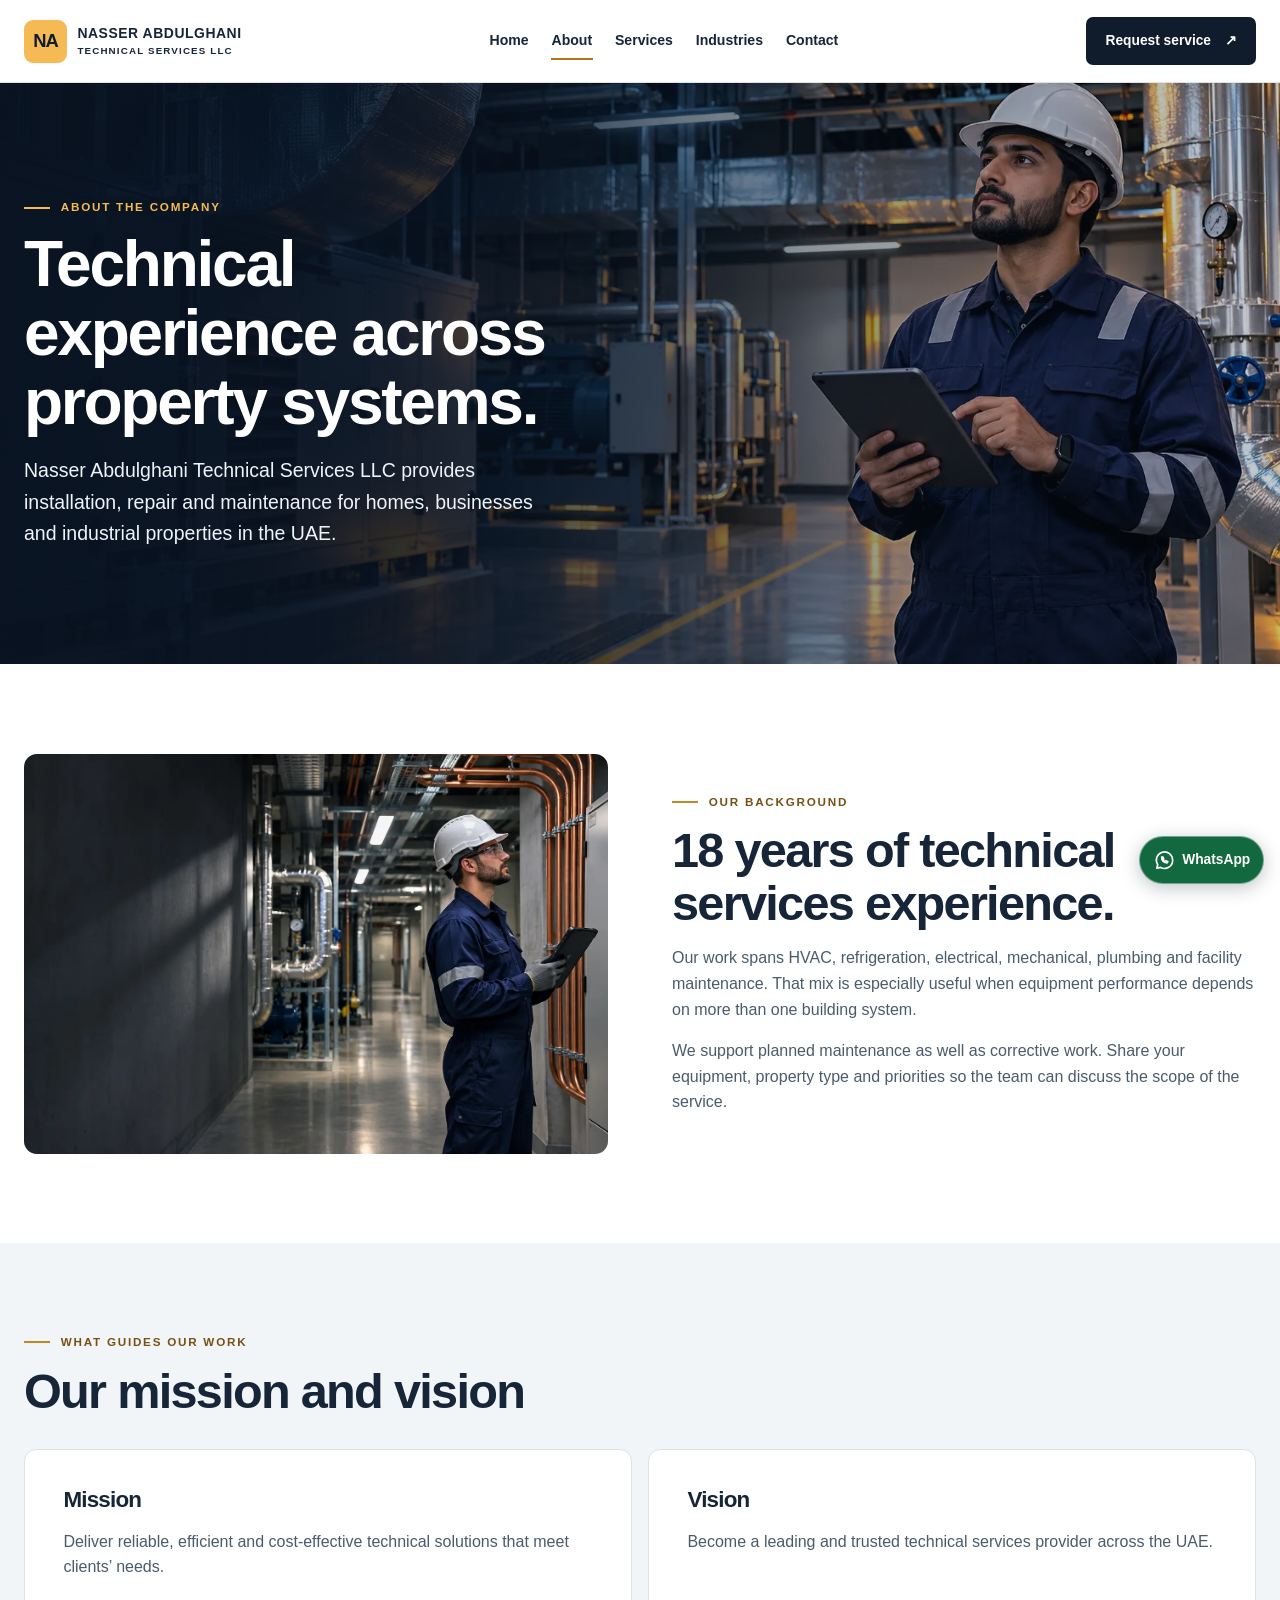
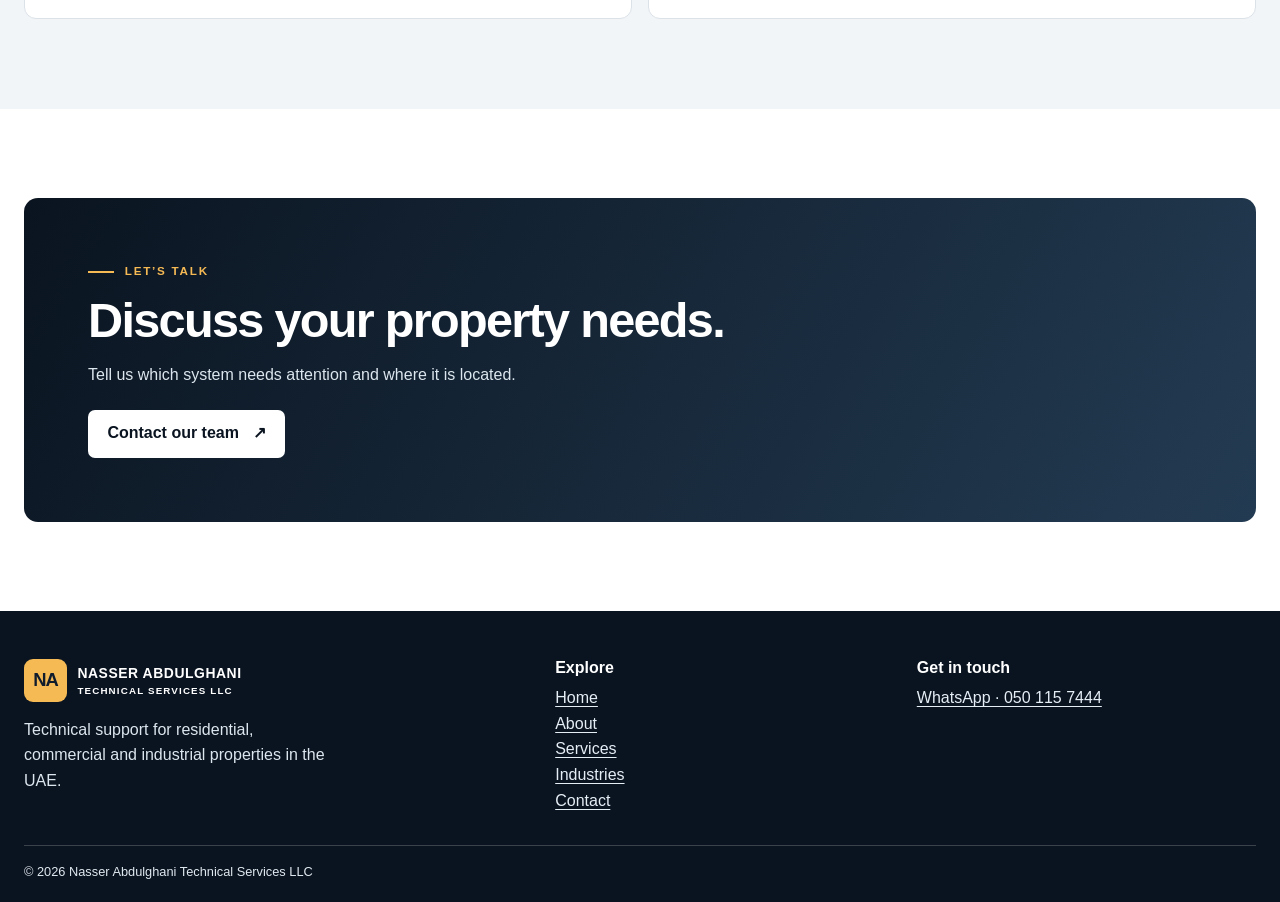
==== about.html @ 8ca1460c "Upload Nasser Abdulghani website" ====
<!doctype html>
<html lang="en"><head><meta charset="utf-8"><meta name="viewport" content="width=device-width, initial-scale=1"><meta name="description" content="Learn about our UAE technical services experience, mission and vision."><meta name="theme-color" content="#101c2c"><title>About | Nasser Abdulghani Technical Services LLC</title><link rel="icon" href="assets/mark.svg" type="image/svg+xml"><link rel="stylesheet" href="styles.css"><script src="script.js" defer></script></head>
<body><a class="skip" href="#main">Skip to content</a><header class="header"><div class="wrap head"><a class="brand" href="index.html"><span class="brandmark" aria-hidden="true">NA</span><span>NASSER ABDULGHANI<small>TECHNICAL SERVICES LLC</small></span></a><button class="menu" type="button" aria-controls="nav" aria-expanded="false">Menu <span aria-hidden="true">☰</span></button><nav id="nav" aria-label="Main navigation"><a href="index.html">Home</a><a href="about.html" aria-current="page">About</a><a href="services.html">Services</a><a href="industries.html">Industries</a><a href="contact.html">Contact</a></nav><a class="button header-cta" href="contact.html">Request service <span aria-hidden="true">↗</span></a></div></header>
<main id="main"><section class="subhero photo facility"><div class="wrap"><p class="eyebrow">ABOUT THE COMPANY</p><h1>Technical experience across property systems.</h1><p class="lede">Nasser Abdulghani Technical Services LLC provides installation, repair and maintenance for homes, businesses and industrial properties in the UAE.</p></div></section><section class="wrap section split"><img src="assets/mep.webp" alt="Illustrative technical systems inspection" loading="lazy" width="1672" height="941"><div><p class="eyebrow">OUR BACKGROUND</p><h2>18 years of technical services experience.</h2><p>Our work spans HVAC, refrigeration, electrical, mechanical, plumbing and facility maintenance. That mix is especially useful when equipment performance depends on more than one building system.</p><p>We support planned maintenance as well as corrective work. Share your equipment, property type and priorities so the team can discuss the scope of the service.</p></div></section><section class="band"><div class="wrap section"><div class="section-head"><div><p class="eyebrow">WHAT GUIDES OUR WORK</p><h2>Our mission and vision</h2></div></div><div class="tile-grid two"><article><h3>Mission</h3><p>Deliver reliable, efficient and cost-effective technical solutions that meet clients’ needs.</p></article><article><h3>Vision</h3><p>Become a leading and trusted technical services provider across the UAE.</p></article></div></div></section><section class="wrap section"><div class="cta"><p class="eyebrow">LET’S TALK</p><h2>Discuss your property needs.</h2><p>Tell us which system needs attention and where it is located.</p><a class="button light" href="contact.html">Contact our team <span aria-hidden="true">↗</span></a></div></section></main>
<footer><div class="wrap footer-grid"><div><a class="brand" href="index.html"><span class="brandmark" aria-hidden="true">NA</span><span>NASSER ABDULGHANI<small>TECHNICAL SERVICES LLC</small></span></a><p>Technical support for residential, commercial and industrial properties in the UAE.</p></div><div><h2>Explore</h2><div class="foot-links"><a href="index.html">Home</a><a href="about.html" aria-current="page">About</a><a href="services.html">Services</a><a href="industries.html">Industries</a><a href="contact.html">Contact</a></div></div><div><h2>Get in touch</h2><a href="https://wa.me/971501157444">WhatsApp · 050 115 7444</a><a class="phone-only" href="tel:+97145474777">Office · 04 547 4777</a></div></div><div class="wrap legal">© <span data-year></span> Nasser Abdulghani Technical Services LLC</div></footer>
<aside class="quick" aria-label="Quick contact"><a class="quick-call phone-only" href="tel:+971501157444" aria-label="Call 050 115 7444"><svg viewBox="0 0 24 24" width="23" height="23" fill="none" stroke="currentColor" stroke-width="1.7" stroke-linecap="round" stroke-linejoin="round" aria-hidden="true"><path d="M22 16.9v3a2 2 0 0 1-2.2 2A18 18 0 0 1 3 5.2 2 2 0 0 1 5 3h3a2 2 0 0 1 2 1.7l.5 3a2 2 0 0 1-.5 2.1l-1.3 1.3a14 14 0 0 0 4.3 4.3l1.3-1.3a2 2 0 0 1 2.1-.5l3 .5A2 2 0 0 1 22 16.9z"/></svg><span>Call</span></a><a class="quick-chat" href="https://wa.me/971501157444" aria-label="Chat on WhatsApp"><svg viewBox="0 0 24 24" width="23" height="23" fill="none" stroke="currentColor" stroke-width="1.7" stroke-linecap="round" stroke-linejoin="round" aria-hidden="true"><path d="M20.5 11.7a8.5 8.5 0 0 1-12.6 7.5L4 20l.9-3.8a8.5 8.5 0 1 1 15.6-4.5z"/><path d="M9 8.5c.1 3.3 2.3 5.5 5.5 6l1-1.3-2-1-1 1a6 6 0 0 1-2-2l.7-.9-.9-2z"/></svg><span>WhatsApp</span></a></aside>
</body></html>
---- styles.css ----
:root{color-scheme:light;--navy:#101c2c;--deep:#0a1420;--gold:#f6ba55;--ink:#172539;--muted:#4a5b6c;--line:#dbe2e8;--pale:#f1f5f8;--width:1250px;font-family:Arial,Helvetica,sans-serif}
*{box-sizing:border-box}body{margin:0;color:var(--ink);background:#fff;line-height:1.6}a{color:inherit}button,input,select,textarea{font:inherit}button{cursor:pointer}img{display:block;max-width:100%;object-fit:cover}h1,h2,h3,p,figure{margin:0}h1,h2,h3{line-height:1.08;letter-spacing:-.035em;text-wrap:balance}h1,.slide h2{font-size:clamp(2.7rem,6vw,6rem);max-width:12ch}h2{font-size:clamp(2rem,3.8vw,3.65rem)}h3{font-size:1.4rem}p{color:var(--muted)}h2+p,h3+p,p+p{margin-top:1rem}.wrap{width:min(calc(100% - 3rem),var(--width));margin-inline:auto}.section{padding-block:clamp(3.5rem,7vw,7rem)}.skip{position:fixed;z-index:20;top:1rem;left:1rem;transform:translateY(-200%);background:white;padding:.75rem}.skip:focus{transform:none}:focus-visible{outline:3px solid #087d8a;outline-offset:4px}.photo :focus-visible,footer :focus-visible,.carousel-bar :focus-visible{outline-color:var(--gold)}
.header{background:#fff;border-bottom:1px solid var(--line);position:relative;z-index:5}.head{min-height:82px;display:flex;justify-content:space-between;gap:1.5rem;align-items:center}.brand{display:inline-flex;align-items:center;gap:.65rem;text-decoration:none;font-size:.87rem;line-height:1.22;font-weight:800;letter-spacing:.04em}.brandmark{display:grid;place-items:center;background:var(--gold);color:var(--navy);width:43px;height:43px;border-radius:9px;font-size:1.15rem;letter-spacing:-.06em;flex:none}.brand small{display:block;font-size:.61rem;letter-spacing:.12em;margin-top:.18rem}.head nav{display:flex;gap:1.35rem;align-items:center}.head nav a{text-decoration:none;padding:.45rem .04rem;font-weight:700;font-size:.88rem;border-bottom:2px solid transparent}.head nav a:hover,.head nav a[aria-current]{border-color:#b37515}.menu{display:none}.button{display:inline-flex;justify-content:center;align-items:center;gap:.85rem;min-height:48px;padding:.72rem 1.15rem;border:1px solid transparent;border-radius:7px;background:var(--gold);color:var(--deep);font-weight:800;text-decoration:none;line-height:1.3}.button:hover{background:#ffcf7b}.header-cta{background:var(--navy);color:white;font-size:.86rem}.header-cta:hover{background:#2a3b50}.outline{background:transparent;border-color:#ffffff8a;color:white}.outline:hover{background:#ffffff24}.light{background:white}.light:hover{background:#fff0d8}
.eyebrow{display:flex;align-items:center;gap:.65rem;font-size:.73rem;font-weight:800;letter-spacing:.15em;color:#785015;margin-bottom:.8rem}.eyebrow:before{content:"";width:1.65rem;height:2px;background:#c28727;flex:none}.photo,.cta{color:white;background-color:var(--navy)}.photo{background-image:linear-gradient(90deg,#091321f5 0%,#091321d9 31%,#09132172 64%,#09132138),var(--photo);background-size:cover;background-position:center}.hvac{--photo:url("assets/hvac.webp")}.chiller{--photo:url("assets/chiller.webp")}.mep{--photo:url("assets/mep.webp")}.facility{--photo:url("assets/facility.webp")}.photo .eyebrow,.cta .eyebrow{color:var(--gold)}.photo .eyebrow:before,.cta .eyebrow:before{background:var(--gold)}.lede{max-width:49ch;font-size:clamp(1rem,2vw,1.22rem);color:#eef4fa;margin-top:1.15rem}.carousel{position:relative;background:var(--navy)}.slide:not([hidden]){display:grid;align-items:center;min-height:clamp(570px,48vw,740px);padding-block:5rem 7rem}.actions{display:flex;gap:.75rem;flex-wrap:wrap;margin-top:1.7rem}.carousel-bar{position:absolute;bottom:1.6rem;left:50%;transform:translateX(-50%);display:flex;align-items:center;gap:1rem;color:white}.slide-select{display:flex;gap:.2rem}.slide-select button{background:transparent;border:0;padding:12px 5px}.slide-select button:after{content:"";display:block;width:26px;height:4px;background:#d6e0e7a8;border-radius:10px}.slide-select button[aria-pressed=true]:after{background:var(--gold)}.pause{border:0;background:#101c2cc7;color:white;border-radius:5px;padding:.35rem .65rem;font-size:.8rem}.carousel:not(.enhanced) .carousel-bar{display:none}.subhero{padding-block:clamp(4rem,9vw,8rem)}.subhero h1{max-width:17ch;font-size:clamp(2.5rem,5vw,5rem)}
.facts{background:var(--navy);color:white}.facts-grid{display:grid;grid-template-columns:repeat(3,1fr)}.facts-grid div{padding:1.45rem 1.2rem;border-left:1px solid #ffffff25}.facts-grid div:first-child{padding-left:0;border-left:0}.facts-grid strong,.facts-grid span{display:block}.facts-grid strong{color:var(--gold);font-size:clamp(1.15rem,2vw,1.65rem)}.facts-grid span{font-size:.87rem;color:#e0e8ef}.section-head{display:flex;justify-content:space-between;align-items:end;gap:1rem 2rem;margin-bottom:2rem}.section-head>p{max-width:35ch}.service-grid,.review-grid,.tile-grid{display:grid;gap:1rem}.service-grid{grid-template-columns:repeat(4,minmax(0,1fr))}.service-card,.tile-grid article,figure,.form-card{border:1px solid var(--line);border-radius:12px;background:white}.service-card{display:flex;flex-direction:column;overflow:hidden}.service-card img{width:100%;height:auto;aspect-ratio:1.6}.card-content{display:flex;flex-direction:column;align-items:start;flex:1;padding:1.2rem}.card-content p:not(.eyebrow){margin-bottom:1rem}.text-link{font-weight:800;text-underline-offset:4px;margin-top:auto}.band{background:var(--pale)}.split,.faq,.contact-grid{display:grid;grid-template-columns:repeat(2,minmax(0,1fr));align-items:center;gap:clamp(1.6rem,5vw,5rem)}.split img{height:auto;width:100%;aspect-ratio:1.46;border-radius:13px}.split .button,.cta .button{margin-top:1.35rem}.review-grid,.industries{grid-template-columns:repeat(3,minmax(0,1fr))}figure{padding:1.35rem 1.5rem;display:flex;flex-direction:column}.quote{font:3.8rem/.9 Georgia,serif;color:#9a621a}blockquote{margin:.25rem 0 1rem;font-size:1.04rem}figcaption{color:#526271;font-size:.88rem;font-weight:700;margin-top:auto}.faq,.contact-grid{align-items:start}.faq{grid-template-columns: .85fr 1.15fr}details{border-bottom:1px solid #cad5df}details:first-child{border-top:1px solid #cad5df}summary{cursor:pointer;display:flex;justify-content:space-between;align-items:center;gap:1rem;padding:1rem 0;font-weight:800;list-style:none}summary::-webkit-details-marker{display:none}summary:after{content:"+";font-size:1.3rem;color:#785015}details[open] summary:after{content:"−"}details p{padding-bottom:1rem}.cta{padding:clamp(1.65rem,5vw,4rem);border-radius:14px;background:linear-gradient(120deg,var(--deep),#233b52)}.cta p:not(.eyebrow),footer p{color:#dce6ee}.two{grid-template-columns:repeat(2,minmax(0,1fr))}.tile-grid article,.form-card{padding:clamp(1.25rem,3vw,2.4rem)}.jump{display:flex;flex-wrap:wrap;gap:.6rem;margin-bottom:2.5rem}.jump a{background:var(--pale);padding:.6rem .85rem;border-radius:6px;font-weight:700;text-decoration:none}.jump a:hover{background:#fce6bf}.service-row{padding-block:2.1rem;border-top:1px solid var(--line);scroll-margin-top:1rem}.service-row:nth-child(odd) img{order:2}.checklist{list-style:none;margin:.8rem 0 0;padding:0}.checklist li{padding-left:1.4rem;position:relative;margin-bottom:.35rem}.checklist li:before{content:"✓";position:absolute;left:0;color:#785015;font-weight:800}.contact-method{border-bottom:1px solid var(--line);padding:1.2rem 0}.contact-method a{font-weight:700;display:inline-block;margin-top:.45rem}.form-card{background:var(--pale)}.form-card h2{font-size:clamp(1.7rem,3vw,2.65rem)}form{display:grid;gap:.45rem;margin-top:1rem}form label{font-weight:700}form :is(input,select,textarea){width:100%;min-height:46px;border:1px solid #a7b5c3;border-radius:6px;background:white;color:var(--ink);padding:.6rem .7rem;margin-bottom:.45rem}textarea{resize:vertical}form button{justify-self:start}
footer{background:var(--deep);color:white;padding:3rem 0 1.2rem}.footer-grid{display:grid;grid-template-columns:1.5fr 1fr 1fr;gap:1.4rem}.footer-grid h2{font-size:1rem;letter-spacing:0;margin-bottom:.55rem}.footer-grid p{margin-top:.9rem;max-width:34ch}.footer-grid a:not(.brand){display:block;width:fit-content;color:#e5edf5;text-underline-offset:3px}.legal{border-top:1px solid #ffffff32;color:#e0e8ef;font-size:.8rem;margin-top:2rem;padding-top:1rem}.quick{position:fixed;right:max(1rem,env(safe-area-inset-right));bottom:max(1rem,env(safe-area-inset-bottom));display:flex;gap:.55rem;z-index:8}.quick a{display:inline-flex;align-items:center;gap:.4rem;min-height:48px;padding:.55rem .8rem;border:1px solid #fff6;border-radius:999px;color:white;text-decoration:none;font-weight:800;font-size:.86rem;box-shadow:0 4px 18px #0b172640}.quick-chat{background:#12683f}.quick-chat:hover{background:#0e5333}.quick-call{background:#203951}.quick-call:hover{background:#101c2c}
@media(min-width:1025px) and (pointer:fine){.phone-only,.quick .phone-only,.footer-grid a.phone-only{display:none}}
@media(max-width:1024px){.service-grid:not(.industries){grid-template-columns:repeat(2,minmax(0,1fr))}.header-cta{display:none}}
@media(max-width:760px){.wrap{width:calc(100% - 2rem)}.head{min-height:68px;flex-wrap:wrap;gap:.5rem}.enhanced .menu{display:inline-flex;align-items:center;gap:.4rem;border:1px solid var(--line);border-radius:6px;background:white;padding:.48rem .6rem;color:var(--ink);font-weight:700}.head nav{width:100%;flex-wrap:wrap;gap:.5rem 1rem;padding:.1rem 0 .7rem}.enhanced .head nav{display:none}.enhanced .head nav.open{display:flex}.section-head{display:block}.section-head>p{margin-top:.9rem}.split,.faq,.contact-grid{grid-template-columns:1fr}.service-row:nth-child(odd) img{order:0}.review-grid,.industries{grid-template-columns:1fr}.photo{background-image:linear-gradient(90deg,#091321e8,#0913218f),var(--photo);background-position:63% center}.slide:not([hidden]){min-height:540px}.footer-grid{grid-template-columns:1fr 1fr}.footer-grid>div:first-child{grid-column:1/-1}footer{padding-bottom:5rem}}
@media(max-width:440px){.brand{font-size:.72rem}.brand small{font-size:.54rem}.brandmark{width:37px;height:37px}.facts-grid{grid-template-columns:1fr}.facts-grid div,.facts-grid div:first-child{padding:.7rem 0;border:0;border-bottom:1px solid #ffffff25}.facts-grid div:last-child{border:0}.service-grid:not(.industries),.two{grid-template-columns:1fr}.actions .button{min-height:44px}.slide:not([hidden]){min-height:510px}.quick{right:.65rem}}
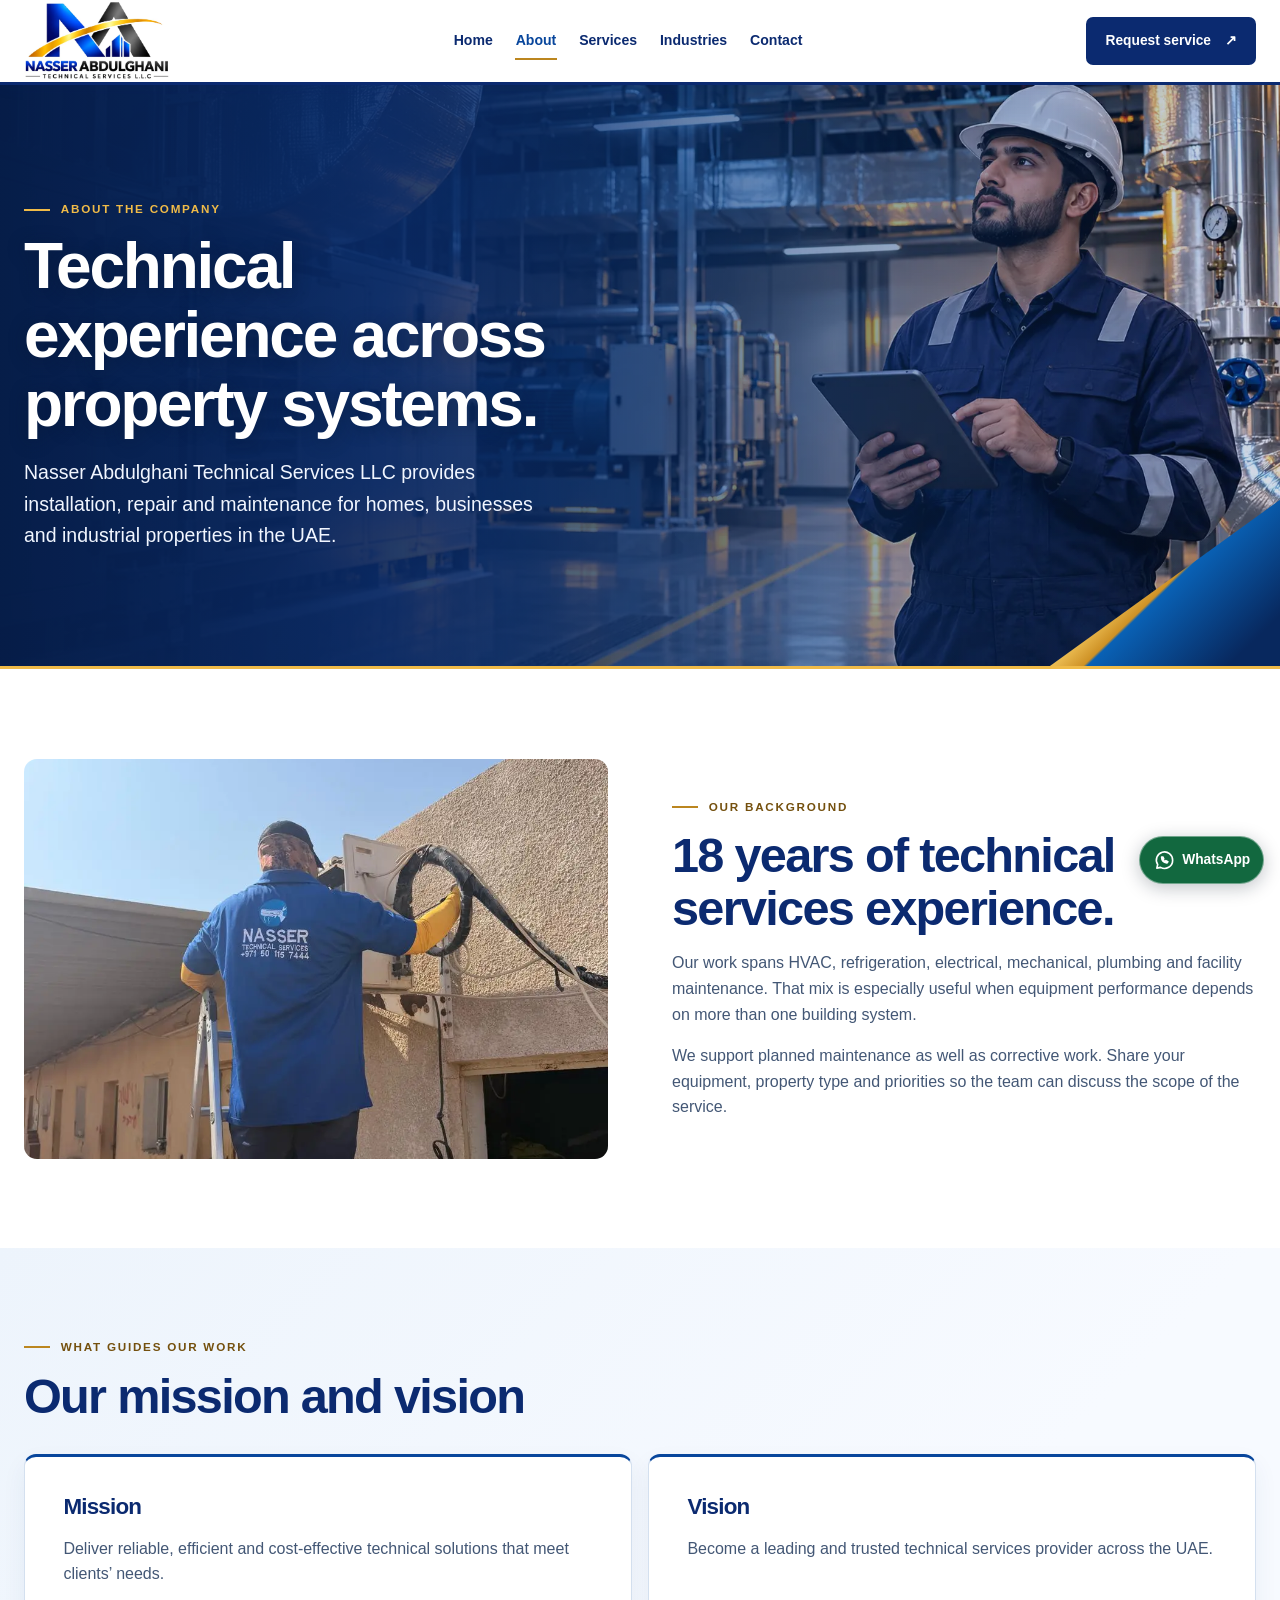
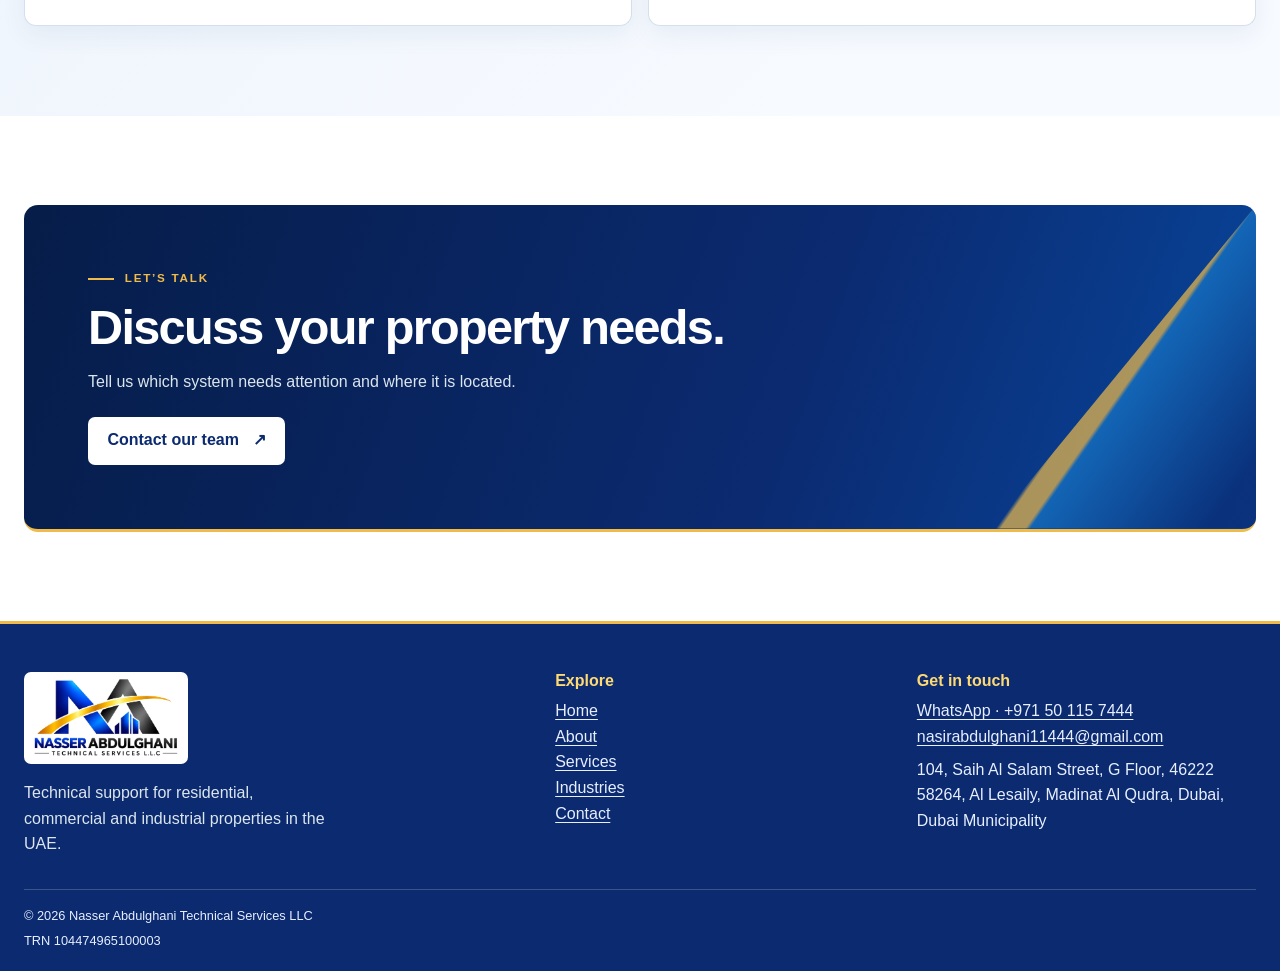
==== commit 1eb26e65: "new_design" ====
--- a/about.html
+++ b/about.html
@@ -1,7 +1,7 @@
 <!doctype html>
-<html lang="en"><head><meta charset="utf-8"><meta name="viewport" content="width=device-width, initial-scale=1"><meta name="description" content="Learn about our UAE technical services experience, mission and vision."><meta name="theme-color" content="#101c2c"><title>About | Nasser Abdulghani Technical Services LLC</title><link rel="icon" href="assets/mark.svg" type="image/svg+xml"><link rel="stylesheet" href="styles.css"><script src="script.js" defer></script></head>
-<body><a class="skip" href="#main">Skip to content</a><header class="header"><div class="wrap head"><a class="brand" href="index.html"><span class="brandmark" aria-hidden="true">NA</span><span>NASSER ABDULGHANI<small>TECHNICAL SERVICES LLC</small></span></a><button class="menu" type="button" aria-controls="nav" aria-expanded="false">Menu <span aria-hidden="true">☰</span></button><nav id="nav" aria-label="Main navigation"><a href="index.html">Home</a><a href="about.html" aria-current="page">About</a><a href="services.html">Services</a><a href="industries.html">Industries</a><a href="contact.html">Contact</a></nav><a class="button header-cta" href="contact.html">Request service <span aria-hidden="true">↗</span></a></div></header>
-<main id="main"><section class="subhero photo facility"><div class="wrap"><p class="eyebrow">ABOUT THE COMPANY</p><h1>Technical experience across property systems.</h1><p class="lede">Nasser Abdulghani Technical Services LLC provides installation, repair and maintenance for homes, businesses and industrial properties in the UAE.</p></div></section><section class="wrap section split"><img src="assets/mep.webp" alt="Illustrative technical systems inspection" loading="lazy" width="1672" height="941"><div><p class="eyebrow">OUR BACKGROUND</p><h2>18 years of technical services experience.</h2><p>Our work spans HVAC, refrigeration, electrical, mechanical, plumbing and facility maintenance. That mix is especially useful when equipment performance depends on more than one building system.</p><p>We support planned maintenance as well as corrective work. Share your equipment, property type and priorities so the team can discuss the scope of the service.</p></div></section><section class="band"><div class="wrap section"><div class="section-head"><div><p class="eyebrow">WHAT GUIDES OUR WORK</p><h2>Our mission and vision</h2></div></div><div class="tile-grid two"><article><h3>Mission</h3><p>Deliver reliable, efficient and cost-effective technical solutions that meet clients’ needs.</p></article><article><h3>Vision</h3><p>Become a leading and trusted technical services provider across the UAE.</p></article></div></div></section><section class="wrap section"><div class="cta"><p class="eyebrow">LET’S TALK</p><h2>Discuss your property needs.</h2><p>Tell us which system needs attention and where it is located.</p><a class="button light" href="contact.html">Contact our team <span aria-hidden="true">↗</span></a></div></section></main>
-<footer><div class="wrap footer-grid"><div><a class="brand" href="index.html"><span class="brandmark" aria-hidden="true">NA</span><span>NASSER ABDULGHANI<small>TECHNICAL SERVICES LLC</small></span></a><p>Technical support for residential, commercial and industrial properties in the UAE.</p></div><div><h2>Explore</h2><div class="foot-links"><a href="index.html">Home</a><a href="about.html" aria-current="page">About</a><a href="services.html">Services</a><a href="industries.html">Industries</a><a href="contact.html">Contact</a></div></div><div><h2>Get in touch</h2><a href="https://wa.me/971501157444">WhatsApp · 050 115 7444</a><a class="phone-only" href="tel:+97145474777">Office · 04 547 4777</a></div></div><div class="wrap legal">© <span data-year></span> Nasser Abdulghani Technical Services LLC</div></footer>
-<aside class="quick" aria-label="Quick contact"><a class="quick-call phone-only" href="tel:+971501157444" aria-label="Call 050 115 7444"><svg viewBox="0 0 24 24" width="23" height="23" fill="none" stroke="currentColor" stroke-width="1.7" stroke-linecap="round" stroke-linejoin="round" aria-hidden="true"><path d="M22 16.9v3a2 2 0 0 1-2.2 2A18 18 0 0 1 3 5.2 2 2 0 0 1 5 3h3a2 2 0 0 1 2 1.7l.5 3a2 2 0 0 1-.5 2.1l-1.3 1.3a14 14 0 0 0 4.3 4.3l1.3-1.3a2 2 0 0 1 2.1-.5l3 .5A2 2 0 0 1 22 16.9z"/></svg><span>Call</span></a><a class="quick-chat" href="https://wa.me/971501157444" aria-label="Chat on WhatsApp"><svg viewBox="0 0 24 24" width="23" height="23" fill="none" stroke="currentColor" stroke-width="1.7" stroke-linecap="round" stroke-linejoin="round" aria-hidden="true"><path d="M20.5 11.7a8.5 8.5 0 0 1-12.6 7.5L4 20l.9-3.8a8.5 8.5 0 1 1 15.6-4.5z"/><path d="M9 8.5c.1 3.3 2.3 5.5 5.5 6l1-1.3-2-1-1 1a6 6 0 0 1-2-2l.7-.9-.9-2z"/></svg><span>WhatsApp</span></a></aside>
+<html lang="en"><head><meta charset="utf-8"><meta name="viewport" content="width=device-width, initial-scale=1"><meta name="description" content="Learn about our UAE technical services experience, mission and vision."><meta name="theme-color" content="#0b2a70"><title>About | Nasser Abdulghani Technical Services LLC</title><link rel="icon" href="assets/favicon.png" type="image/png"><link rel="stylesheet" href="styles.css"><script src="script.js" defer></script></head>
+<body><a class="skip" href="#main">Skip to content</a><header class="header"><div class="wrap head"><a class="brand" href="index.html"><img class="company-logo" src="assets/company-logo.webp" alt="Nasser Abdulghani Technical Services LLC" width="880" height="485"></a><button class="menu" type="button" aria-controls="nav" aria-expanded="false">Menu <span aria-hidden="true">☰</span></button><nav id="nav" aria-label="Main navigation"><a href="index.html">Home</a><a href="about.html" aria-current="page">About</a><a href="services.html">Services</a><a href="industries.html">Industries</a><a href="contact.html">Contact</a></nav><a class="button header-cta" href="contact.html">Request service <span aria-hidden="true">↗</span></a></div></header>
+<main id="main"><section class="subhero photo facility"><div class="wrap"><p class="eyebrow">ABOUT THE COMPANY</p><h1>Technical experience across property systems.</h1><p class="lede">Nasser Abdulghani Technical Services LLC provides installation, repair and maintenance for homes, businesses and industrial properties in the UAE.</p></div></section><section class="wrap section split"><img class="work-photo outdoor-ac-service" src="assets/outdoor-ac-service.webp" alt="Technician servicing an outdoor air-conditioning unit" loading="lazy" width="960" height="1280"><div><p class="eyebrow">OUR BACKGROUND</p><h2>18 years of technical services experience.</h2><p>Our work spans HVAC, refrigeration, electrical, mechanical, plumbing and facility maintenance. That mix is especially useful when equipment performance depends on more than one building system.</p><p>We support planned maintenance as well as corrective work. Share your equipment, property type and priorities so the team can discuss the scope of the service.</p></div></section><section class="band"><div class="wrap section"><div class="section-head"><div><p class="eyebrow">WHAT GUIDES OUR WORK</p><h2>Our mission and vision</h2></div></div><div class="tile-grid two"><article><h3>Mission</h3><p>Deliver reliable, efficient and cost-effective technical solutions that meet clients’ needs.</p></article><article><h3>Vision</h3><p>Become a leading and trusted technical services provider across the UAE.</p></article></div></div></section><section class="wrap section"><div class="cta"><p class="eyebrow">LET’S TALK</p><h2>Discuss your property needs.</h2><p>Tell us which system needs attention and where it is located.</p><a class="button light" href="contact.html">Contact our team <span aria-hidden="true">↗</span></a></div></section></main>
+<footer><div class="wrap footer-grid"><div><a class="brand" href="index.html"><img class="company-logo" src="assets/company-logo.webp" alt="Nasser Abdulghani Technical Services LLC" width="880" height="485"></a><p>Technical support for residential, commercial and industrial properties in the UAE.</p></div><div><h2>Explore</h2><div class="foot-links"><a href="index.html">Home</a><a href="about.html" aria-current="page">About</a><a href="services.html">Services</a><a href="industries.html">Industries</a><a href="contact.html">Contact</a></div></div><div><h2>Get in touch</h2><a href="https://wa.me/971501157444">WhatsApp · +971 50 115 7444</a><a class="phone-only" href="tel:+97145474777">Office · +971 4 547 4777</a><a href="mailto:nasirabdulghani11444@gmail.com">nasirabdulghani11444@gmail.com</a><address>104, Saih Al Salam Street, G Floor, 46222 58264, Al Lesaily, Madinat Al Qudra, Dubai, Dubai Municipality</address></div></div><div class="wrap legal">© <span data-year></span> Nasser Abdulghani Technical Services LLC <span class="tax-id">TRN 104474965100003</span></div></footer>
+<aside class="quick" aria-label="Quick contact"><a class="quick-call phone-only" href="tel:+971501157444" aria-label="Call +971 50 115 7444"><svg viewBox="0 0 24 24" width="23" height="23" fill="none" stroke="currentColor" stroke-width="1.7" stroke-linecap="round" stroke-linejoin="round" aria-hidden="true"><path d="M22 16.9v3a2 2 0 0 1-2.2 2A18 18 0 0 1 3 5.2 2 2 0 0 1 5 3h3a2 2 0 0 1 2 1.7l.5 3a2 2 0 0 1-.5 2.1l-1.3 1.3a14 14 0 0 0 4.3 4.3l1.3-1.3a2 2 0 0 1 2.1-.5l3 .5A2 2 0 0 1 22 16.9z"/></svg><span>Call</span></a><a class="quick-chat" href="https://wa.me/971501157444" aria-label="Chat on WhatsApp"><svg viewBox="0 0 24 24" width="23" height="23" fill="none" stroke="currentColor" stroke-width="1.7" stroke-linecap="round" stroke-linejoin="round" aria-hidden="true"><path d="M20.5 11.7a8.5 8.5 0 0 1-12.6 7.5L4 20l.9-3.8a8.5 8.5 0 1 1 15.6-4.5z"/><path d="M9 8.5c.1 3.3 2.3 5.5 5.5 6l1-1.3-2-1-1 1a6 6 0 0 1-2-2l.7-.9-.9-2z"/></svg><span>WhatsApp</span></a></aside>
 </body></html>
--- a/styles.css
+++ b/styles.css
@@ -8,3 +8,140 @@
 @media(max-width:1024px){.service-grid:not(.industries){grid-template-columns:repeat(2,minmax(0,1fr))}.header-cta{display:none}}
 @media(max-width:760px){.wrap{width:calc(100% - 2rem)}.head{min-height:68px;flex-wrap:wrap;gap:.5rem}.enhanced .menu{display:inline-flex;align-items:center;gap:.4rem;border:1px solid var(--line);border-radius:6px;background:white;padding:.48rem .6rem;color:var(--ink);font-weight:700}.head nav{width:100%;flex-wrap:wrap;gap:.5rem 1rem;padding:.1rem 0 .7rem}.enhanced .head nav{display:none}.enhanced .head nav.open{display:flex}.section-head{display:block}.section-head>p{margin-top:.9rem}.split,.faq,.contact-grid{grid-template-columns:1fr}.service-row:nth-child(odd) img{order:0}.review-grid,.industries{grid-template-columns:1fr}.photo{background-image:linear-gradient(90deg,#091321e8,#0913218f),var(--photo);background-position:63% center}.slide:not([hidden]){min-height:540px}.footer-grid{grid-template-columns:1fr 1fr}.footer-grid>div:first-child{grid-column:1/-1}footer{padding-bottom:5rem}}
 @media(max-width:440px){.brand{font-size:.72rem}.brand small{font-size:.54rem}.brandmark{width:37px;height:37px}.facts-grid{grid-template-columns:1fr}.facts-grid div,.facts-grid div:first-child{padding:.7rem 0;border:0;border-bottom:1px solid #ffffff25}.facts-grid div:last-child{border:0}.service-grid:not(.industries),.two{grid-template-columns:1fr}.actions .button{min-height:44px}.slide:not([hidden]){min-height:510px}.quick{right:.65rem}}
+
+/* Company branding and on-site photography */
+.company-logo{width:146px;height:auto;object-fit:contain}
+.footer-grid .brand{background:white;padding:.35rem .55rem;border-radius:7px}
+.footer-grid address,.contact-method address{font-style:normal;margin-top:.45rem}
+.footer-grid address{color:#dce6ee;max-width:36ch}
+.footer-grid a[href^="mailto:"],.contact-method a[href^="mailto:"]{overflow-wrap:anywhere}
+.contact-method>p{margin-top:.45rem}
+.tax-id{display:block;margin-top:.3rem}
+.work-grid{display:grid;grid-template-columns:repeat(5,minmax(0,1fr));gap:1rem}
+.work-grid figure{padding:0;overflow:hidden}
+.work-grid img{width:100%;height:auto;aspect-ratio:3/4}
+.work-grid figcaption{padding:.75rem;margin-top:0}
+.split .work-photo{object-position:center 40%}
+.split .indoor-ac-cleaning{object-position:center 23%}
+.split .outdoor-ac-service{object-position:center 35%}
+@media(max-width:900px){.work-grid{grid-template-columns:repeat(3,minmax(0,1fr))}}
+@media(max-width:600px){.work-grid{grid-template-columns:repeat(2,minmax(0,1fr))}.company-logo{width:118px}.footer-grid>div:last-child{grid-column:1/-1}}
+
+/* Company profile palette and angled graphic accents */
+:root {
+  --navy: #0b2a70;
+  --deep: #061d49;
+  --royal: #08469c;
+  --gold: #f0bb48;
+  --gold-light: #ffda73;
+  --gold-ink: #74500e;
+  --ink: #102950;
+  --muted: #435775;
+  --line: #d4e0ef;
+  --pale: #edf4fc;
+  --focus: #0b63bc;
+}
+:focus-visible { outline-color: var(--focus); }
+.photo :focus-visible, footer :focus-visible, .carousel-bar :focus-visible,
+.cta :focus-visible, .quick a:focus-visible { outline-color: var(--gold-light); }
+.header {
+  border-bottom: 3px solid var(--navy);
+  box-shadow: 0 3px 14px #0b2a7012;
+}
+.head nav a { color: var(--navy); }
+.head nav a:hover, .head nav a[aria-current] { border-color: #bc861f; }
+.head nav a[aria-current] { color: var(--royal); }
+.button { background: var(--gold); color: var(--deep); }
+.button:hover { background: var(--gold-light); }
+.header-cta { background: var(--navy); color: white; }
+.header-cta:hover { background: var(--royal); }
+.outline {
+  background: #0b2a7059;
+  border-color: #dfeaffab;
+  color: white;
+}
+.outline:hover { background: #1255a2; }
+.light { background: white; color: var(--navy); }
+.light:hover { background: #fdf0ca; }
+.eyebrow { color: var(--gold-ink); }
+.eyebrow:before { background: #bb861f; }
+
+.photo {
+  position: relative;
+  isolation: isolate;
+  border-bottom: 3px solid var(--gold);
+  background-image:
+    linear-gradient(90deg, #061d49fa 0%, #0a2b68e8 30%, #0b367a82 62%, #0b2a7029 100%),
+    var(--photo);
+}
+.photo::after {
+  content: "";
+  position: absolute;
+  z-index: -1;
+  inset: auto 0 0 auto;
+  width: clamp(92px, 18vw, 285px);
+  height: clamp(65px, 13vw, 190px);
+  background: linear-gradient(136deg, #f7ce65 40%, #ce9125 51%, #0961b5 52%, #08285e 87%);
+  clip-path: polygon(100% 0, 100% 100%, 0 100%);
+  pointer-events: none;
+}
+.slide h1, .slide h2, .subhero h1 {
+  text-shadow: 0 2px 18px #06163370;
+}
+.photo .lede { color: #f1f6ff; }
+.carousel, .facts { background: var(--navy); }
+.pause { background: #071f4ee8; }
+.facts {
+  background: linear-gradient(105deg, #0a2664, #0b377e 72%, #0a2a6d);
+}
+.facts-grid span { color: #e5efff; }
+.section-head h2, .split h2, .faq h2, .contact-grid h2 { color: var(--navy); }
+.band { background: linear-gradient(135deg, #edf4fc, #f7faff 72%); }
+.service-card, .tile-grid article, figure, .form-card {
+  box-shadow: 0 10px 24px #143a7310;
+}
+.service-card h3, .tile-grid h3, .contact-method h3 { color: var(--navy); }
+.service-card .card-content { border-top: 3px solid var(--gold); }
+.text-link, .contact-method a, .jump a { color: var(--royal); }
+.text-link:hover, .contact-method a:hover { color: var(--navy); }
+.tile-grid article { border-top: 3px solid var(--royal); }
+.work-grid figcaption { color: var(--navy); border-top: 2px solid var(--gold); }
+.quote { color: #a46b12; }
+.review-grid figure { border-top: 3px solid var(--royal); }
+details, details:first-child { border-color: #c1d3ec; }
+summary { color: var(--navy); }
+summary:after { color: var(--royal); }
+details[open] summary { color: var(--royal); }
+.jump a:hover { background: #fcecc2; }
+.checklist li:before { color: var(--royal); }
+.form-card { border-top: 3px solid var(--royal); }
+form :is(input,select,textarea) { border-color: #9db3d2; }
+.cta {
+  position: relative;
+  isolation: isolate;
+  overflow: hidden;
+  background: linear-gradient(110deg, var(--deep), var(--navy) 62%, var(--royal));
+  border-bottom: 3px solid var(--gold);
+}
+.cta::after {
+  content: "";
+  position: absolute;
+  z-index: -1;
+  inset: 0 0 0 auto;
+  width: min(25%, 265px);
+  background: linear-gradient(125deg, transparent 47%, #f0bb48 48% 53%, #1776c7 54%, #0b2a70 90%);
+  clip-path: polygon(100% 0, 100% 100%, 0 100%);
+  opacity: .7;
+}
+footer { background: var(--navy); border-top: 3px solid var(--gold); }
+.footer-grid h2 { color: var(--gold-light); }
+.footer-grid a:not(.brand), .footer-grid address, .legal { color: #e7efff; }
+.quick-call { background: var(--navy); }
+.quick-call:hover { background: var(--royal); }
+
+@media (max-width: 760px) {
+  .photo {
+    background-image: linear-gradient(90deg, #061d49ed, #0b327ca6), var(--photo);
+  }
+  .cta::after { opacity: .35; }
+}
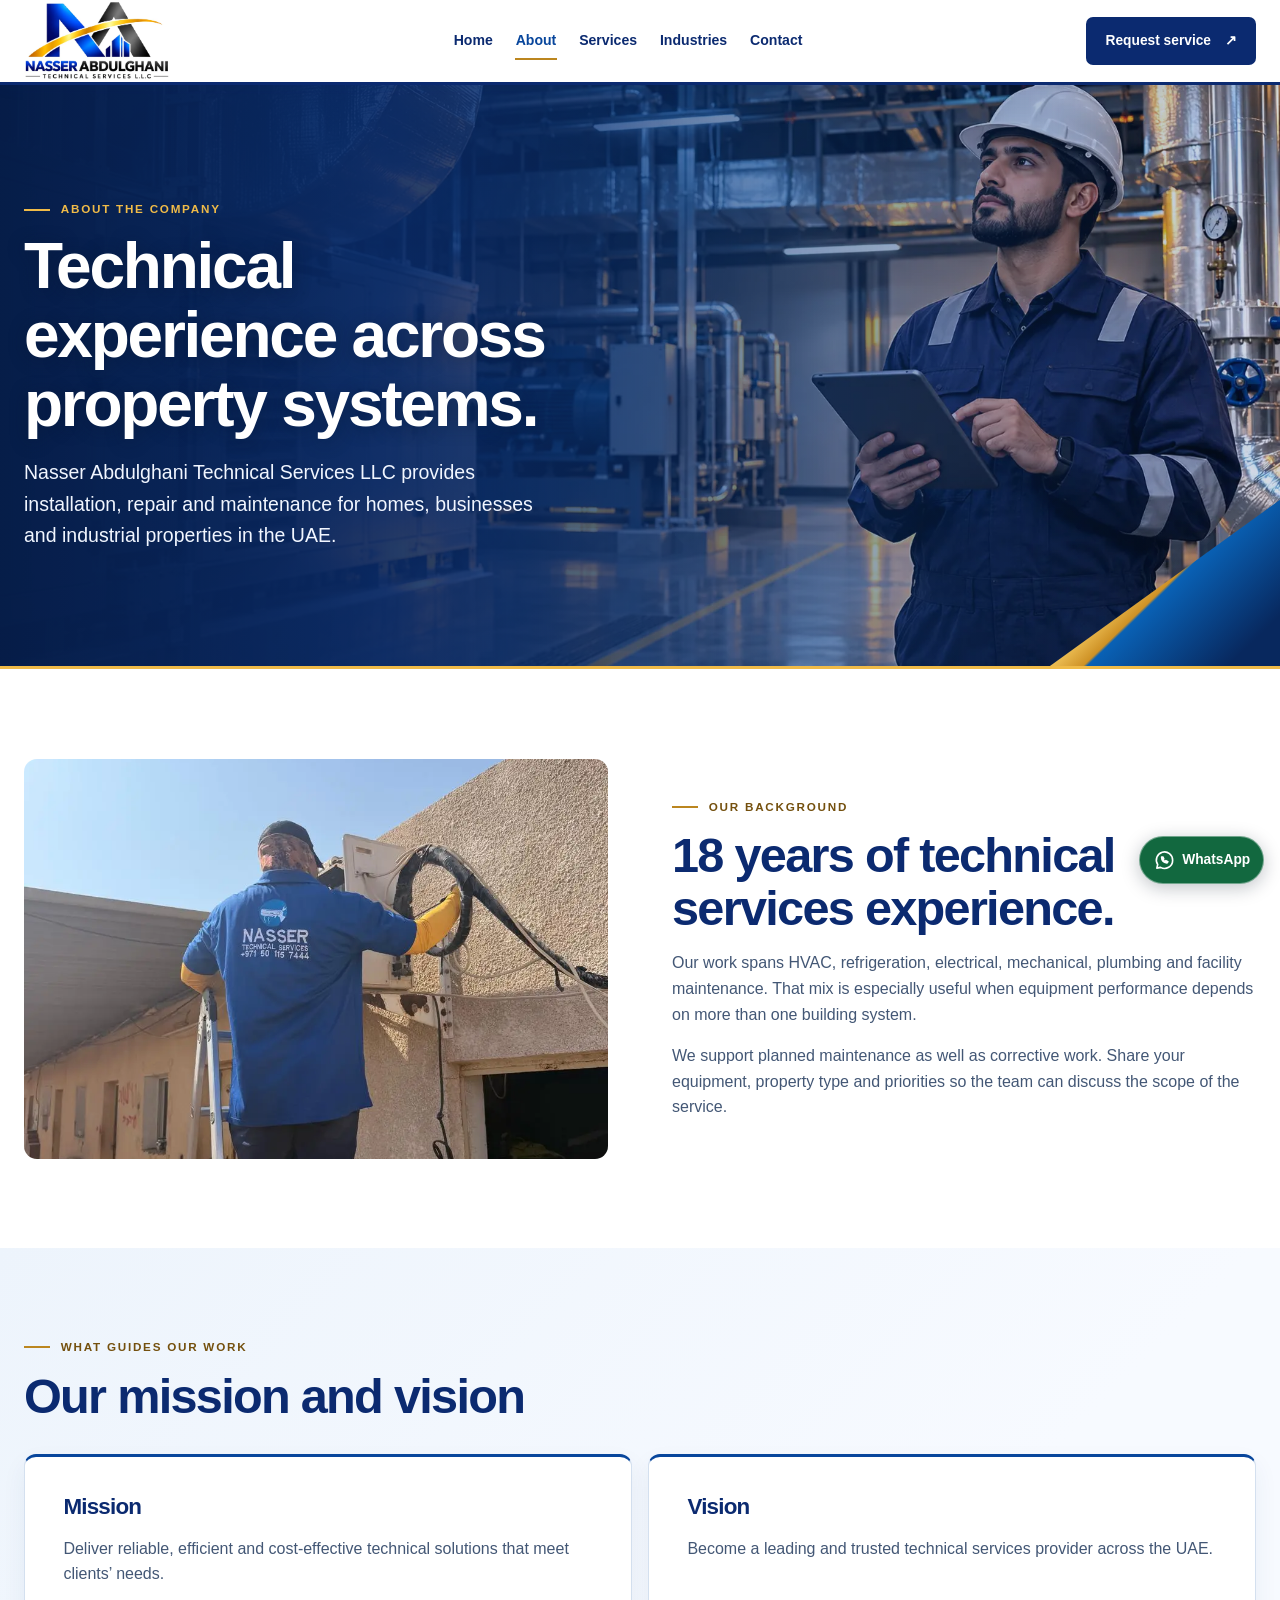
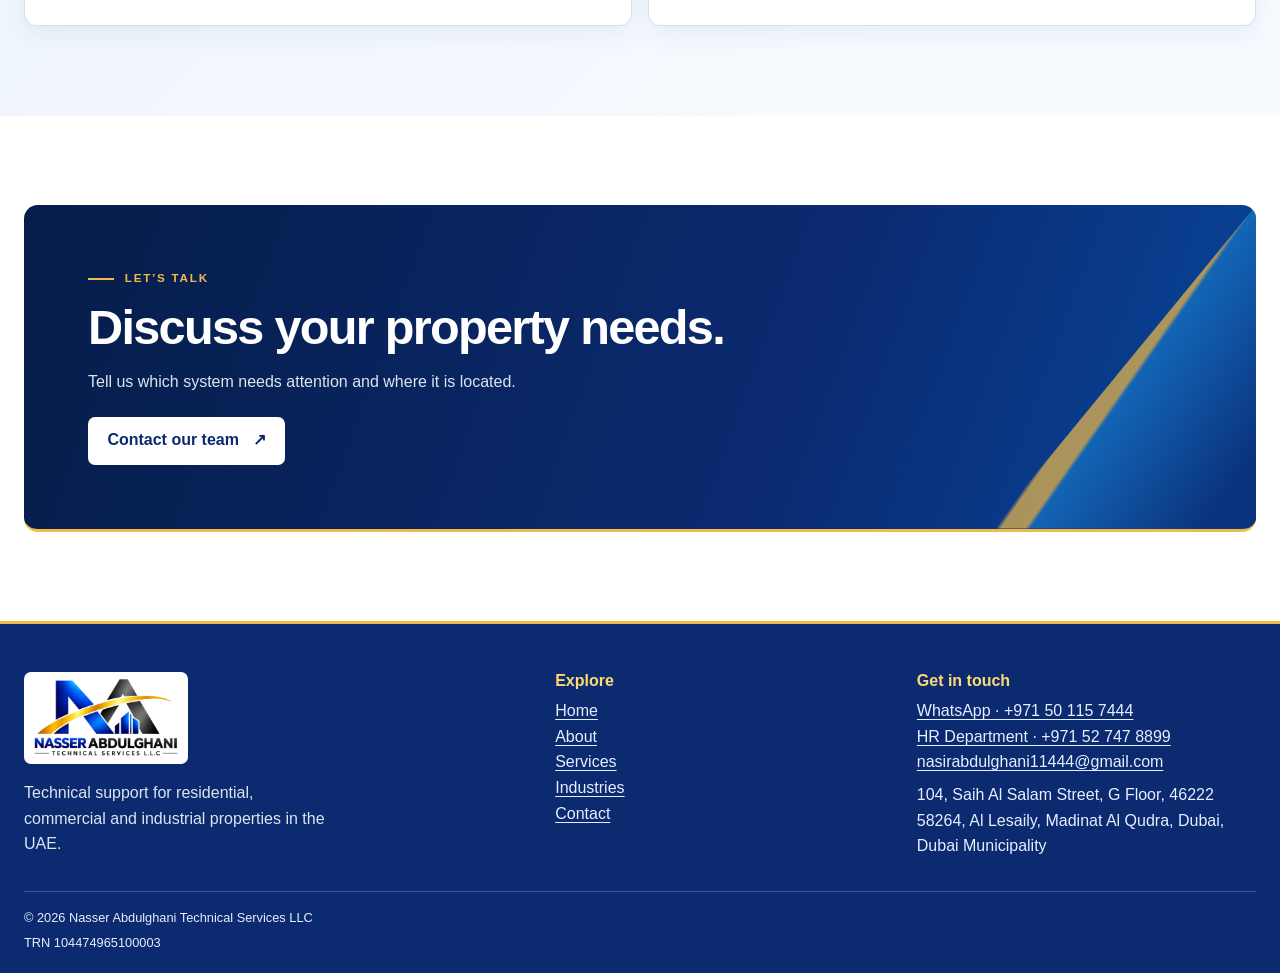
==== commit 20d213ab: "new_design_hr" ====
--- a/about.html
+++ b/about.html
@@ -2,6 +2,6 @@
 <html lang="en"><head><meta charset="utf-8"><meta name="viewport" content="width=device-width, initial-scale=1"><meta name="description" content="Learn about our UAE technical services experience, mission and vision."><meta name="theme-color" content="#0b2a70"><title>About | Nasser Abdulghani Technical Services LLC</title><link rel="icon" href="assets/favicon.png" type="image/png"><link rel="stylesheet" href="styles.css"><script src="script.js" defer></script></head>
 <body><a class="skip" href="#main">Skip to content</a><header class="header"><div class="wrap head"><a class="brand" href="index.html"><img class="company-logo" src="assets/company-logo.webp" alt="Nasser Abdulghani Technical Services LLC" width="880" height="485"></a><button class="menu" type="button" aria-controls="nav" aria-expanded="false">Menu <span aria-hidden="true">☰</span></button><nav id="nav" aria-label="Main navigation"><a href="index.html">Home</a><a href="about.html" aria-current="page">About</a><a href="services.html">Services</a><a href="industries.html">Industries</a><a href="contact.html">Contact</a></nav><a class="button header-cta" href="contact.html">Request service <span aria-hidden="true">↗</span></a></div></header>
 <main id="main"><section class="subhero photo facility"><div class="wrap"><p class="eyebrow">ABOUT THE COMPANY</p><h1>Technical experience across property systems.</h1><p class="lede">Nasser Abdulghani Technical Services LLC provides installation, repair and maintenance for homes, businesses and industrial properties in the UAE.</p></div></section><section class="wrap section split"><img class="work-photo outdoor-ac-service" src="assets/outdoor-ac-service.webp" alt="Technician servicing an outdoor air-conditioning unit" loading="lazy" width="960" height="1280"><div><p class="eyebrow">OUR BACKGROUND</p><h2>18 years of technical services experience.</h2><p>Our work spans HVAC, refrigeration, electrical, mechanical, plumbing and facility maintenance. That mix is especially useful when equipment performance depends on more than one building system.</p><p>We support planned maintenance as well as corrective work. Share your equipment, property type and priorities so the team can discuss the scope of the service.</p></div></section><section class="band"><div class="wrap section"><div class="section-head"><div><p class="eyebrow">WHAT GUIDES OUR WORK</p><h2>Our mission and vision</h2></div></div><div class="tile-grid two"><article><h3>Mission</h3><p>Deliver reliable, efficient and cost-effective technical solutions that meet clients’ needs.</p></article><article><h3>Vision</h3><p>Become a leading and trusted technical services provider across the UAE.</p></article></div></div></section><section class="wrap section"><div class="cta"><p class="eyebrow">LET’S TALK</p><h2>Discuss your property needs.</h2><p>Tell us which system needs attention and where it is located.</p><a class="button light" href="contact.html">Contact our team <span aria-hidden="true">↗</span></a></div></section></main>
-<footer><div class="wrap footer-grid"><div><a class="brand" href="index.html"><img class="company-logo" src="assets/company-logo.webp" alt="Nasser Abdulghani Technical Services LLC" width="880" height="485"></a><p>Technical support for residential, commercial and industrial properties in the UAE.</p></div><div><h2>Explore</h2><div class="foot-links"><a href="index.html">Home</a><a href="about.html" aria-current="page">About</a><a href="services.html">Services</a><a href="industries.html">Industries</a><a href="contact.html">Contact</a></div></div><div><h2>Get in touch</h2><a href="https://wa.me/971501157444">WhatsApp · +971 50 115 7444</a><a class="phone-only" href="tel:+97145474777">Office · +971 4 547 4777</a><a href="mailto:nasirabdulghani11444@gmail.com">nasirabdulghani11444@gmail.com</a><address>104, Saih Al Salam Street, G Floor, 46222 58264, Al Lesaily, Madinat Al Qudra, Dubai, Dubai Municipality</address></div></div><div class="wrap legal">© <span data-year></span> Nasser Abdulghani Technical Services LLC <span class="tax-id">TRN 104474965100003</span></div></footer>
+<footer><div class="wrap footer-grid"><div><a class="brand" href="index.html"><img class="company-logo" src="assets/company-logo.webp" alt="Nasser Abdulghani Technical Services LLC" width="880" height="485"></a><p>Technical support for residential, commercial and industrial properties in the UAE.</p></div><div><h2>Explore</h2><div class="foot-links"><a href="index.html">Home</a><a href="about.html" aria-current="page">About</a><a href="services.html">Services</a><a href="industries.html">Industries</a><a href="contact.html">Contact</a></div></div><div><h2>Get in touch</h2><a href="https://wa.me/971501157444">WhatsApp · +971 50 115 7444</a><a class="phone-only" href="tel:+97145474777">Office · +971 4 547 4777</a><a href="tel:+971527478899">HR Department · +971 52 747 8899</a><a href="mailto:nasirabdulghani11444@gmail.com">nasirabdulghani11444@gmail.com</a><address>104, Saih Al Salam Street, G Floor, 46222 58264, Al Lesaily, Madinat Al Qudra, Dubai, Dubai Municipality</address></div></div><div class="wrap legal">© <span data-year></span> Nasser Abdulghani Technical Services LLC <span class="tax-id">TRN 104474965100003</span></div></footer>
 <aside class="quick" aria-label="Quick contact"><a class="quick-call phone-only" href="tel:+971501157444" aria-label="Call +971 50 115 7444"><svg viewBox="0 0 24 24" width="23" height="23" fill="none" stroke="currentColor" stroke-width="1.7" stroke-linecap="round" stroke-linejoin="round" aria-hidden="true"><path d="M22 16.9v3a2 2 0 0 1-2.2 2A18 18 0 0 1 3 5.2 2 2 0 0 1 5 3h3a2 2 0 0 1 2 1.7l.5 3a2 2 0 0 1-.5 2.1l-1.3 1.3a14 14 0 0 0 4.3 4.3l1.3-1.3a2 2 0 0 1 2.1-.5l3 .5A2 2 0 0 1 22 16.9z"/></svg><span>Call</span></a><a class="quick-chat" href="https://wa.me/971501157444" aria-label="Chat on WhatsApp"><svg viewBox="0 0 24 24" width="23" height="23" fill="none" stroke="currentColor" stroke-width="1.7" stroke-linecap="round" stroke-linejoin="round" aria-hidden="true"><path d="M20.5 11.7a8.5 8.5 0 0 1-12.6 7.5L4 20l.9-3.8a8.5 8.5 0 1 1 15.6-4.5z"/><path d="M9 8.5c.1 3.3 2.3 5.5 5.5 6l1-1.3-2-1-1 1a6 6 0 0 1-2-2l.7-.9-.9-2z"/></svg><span>WhatsApp</span></a></aside>
 </body></html>
